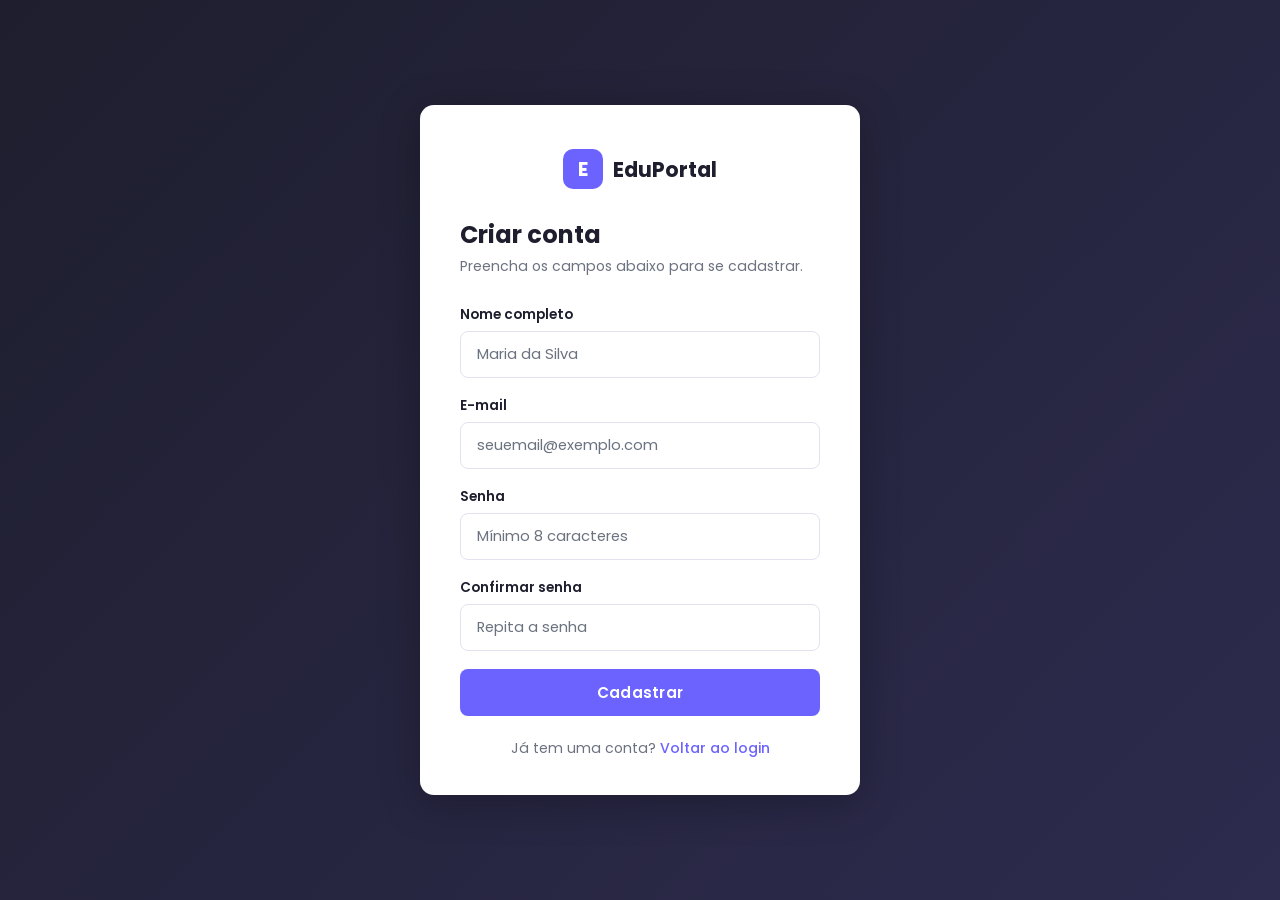
==== projeto-web/cadastro.html @ f031855c "Add files via upload" ====
<!DOCTYPE html>
<html lang="pt-BR">
<head>
  <meta charset="UTF-8" />
  <meta name="viewport" content="width=device-width, initial-scale=1.0" />
  <title>Cadastro — EduPortal</title>
  <link rel="stylesheet" href="style.css" />
</head>
<body class="auth-page">

  <div class="auth-card">

    <!-- Logo -->
    <div class="auth-logo">
      <div class="logo-icon">E</div>
      <span>EduPortal</span>
    </div>

    <h1>Criar conta</h1>
    <p class="subtitle">Preencha os campos abaixo para se cadastrar.</p>

    <!-- Formulário -->
    <div class="form-group">
      <label for="nome">Nome completo</label>
      <input
        type="text"
        id="nome"
        name="nome"
        placeholder="Maria da Silva"
        autocomplete="name"
      />
    </div>

    <div class="form-group">
      <label for="email">E-mail</label>
      <input
        type="email"
        id="email"
        name="email"
        placeholder="seuemail@exemplo.com"
        autocomplete="email"
      />
    </div>

    <div class="form-group">
      <label for="senha">Senha</label>
      <input
        type="password"
        id="senha"
        name="senha"
        placeholder="Mínimo 8 caracteres"
        autocomplete="new-password"
      />
    </div>

    <div class="form-group">
      <label for="confirmar-senha">Confirmar senha</label>
      <input
        type="password"
        id="confirmar-senha"
        name="confirmar-senha"
        placeholder="Repita a senha"
        autocomplete="new-password"
      />
    </div>

    <a href="index.html" class="btn btn-primary" style="margin-top: 6px; display: block;">
      Cadastrar
    </a>

    <div class="auth-footer">
      Já tem uma conta?
      <a href="index.html">Voltar ao login</a>
    </div>

  </div>

</body>
</html>
---- projeto-web/style.css ----
/* ============================================
   PROJETO WEB II — style.css
   Paleta: #1E1E2E (fundo escuro), #6C63FF (roxo principal),
           #FFFFFF (branco), #F4F4F8 (cinza claro), #E94560 (destaque)
   Fonte: Poppins (Google Fonts)
   ============================================ */

@import url('https://fonts.googleapis.com/css2?family=Poppins:wght@300;400;500;600;700&display=swap');

/* ---- Reset & Base ---- */
*, *::before, *::after {
  box-sizing: border-box;
  margin: 0;
  padding: 0;
}

:root {
  --primary:   #6C63FF;
  --primary-dark: #5750d4;
  --accent:    #E94560;
  --bg-page:   #F4F4F8;
  --bg-header: #1E1E2E;
  --white:     #FFFFFF;
  --text-main: #1E1E2E;
  --text-muted:#6B7280;
  --border:    #E2E2F0;
  --shadow:    0 4px 24px rgba(108, 99, 255, 0.10);
  --radius:    14px;
  --transition: 0.2s ease;
}

body {
  font-family: 'Poppins', Arial, sans-serif;
  background-color: var(--bg-page);
  color: var(--text-main);
  min-height: 100vh;
}

a {
  color: var(--primary);
  text-decoration: none;
  font-weight: 500;
}

a:hover {
  text-decoration: underline;
  color: var(--primary-dark);
}

/* ---- Botões ---- */
.btn {
  display: inline-block;
  padding: 12px 28px;
  border: none;
  border-radius: 8px;
  font-family: 'Poppins', sans-serif;
  font-size: 0.95rem;
  font-weight: 600;
  cursor: pointer;
  transition: background var(--transition), transform var(--transition), box-shadow var(--transition);
  text-align: center;
  letter-spacing: 0.3px;
}

.btn-primary {
  background-color: var(--primary);
  color: var(--white);
  width: 100%;
}

.btn-primary:hover {
  background-color: var(--primary-dark);
  transform: translateY(-1px);
  box-shadow: 0 6px 18px rgba(108, 99, 255, 0.30);
  text-decoration: none;
  color: var(--white);
}

.btn-outline {
  background-color: transparent;
  color: var(--primary);
  border: 2px solid var(--primary);
  width: 100%;
}

.btn-outline:hover {
  background-color: var(--primary);
  color: var(--white);
  transform: translateY(-1px);
  text-decoration: none;
}

.btn-danger {
  background-color: var(--accent);
  color: var(--white);
  padding: 10px 24px;
  width: auto;
}

.btn-danger:hover {
  background-color: #c73050;
  transform: translateY(-1px);
  text-decoration: none;
  color: var(--white);
}

/* ---- Campos de formulário ---- */
.form-group {
  display: flex;
  flex-direction: column;
  gap: 6px;
  margin-bottom: 18px;
}

.form-group label {
  font-size: 0.85rem;
  font-weight: 600;
  color: var(--text-main);
}

.form-group input {
  padding: 12px 16px;
  border: 1.5px solid var(--border);
  border-radius: 8px;
  font-family: 'Poppins', sans-serif;
  font-size: 0.92rem;
  color: var(--text-main);
  background: var(--white);
  transition: border-color var(--transition), box-shadow var(--transition);
  outline: none;
}

.form-group input:focus {
  border-color: var(--primary);
  box-shadow: 0 0 0 3px rgba(108, 99, 255, 0.12);
}

.form-group input::placeholder {
  color: var(--text-muted);
}

/* ---- Card genérico ---- */
.card {
  background: var(--white);
  border-radius: var(--radius);
  box-shadow: var(--shadow);
  padding: 36px 40px;
}

/* ============================================
   TELAS DE LOGIN E CADASTRO — layout centralizado
   ============================================ */
.auth-page {
  min-height: 100vh;
  display: flex;
  align-items: center;
  justify-content: center;
  background: linear-gradient(135deg, #1E1E2E 0%, #2d2b4e 100%);
  padding: 24px;
}

.auth-card {
  width: 100%;
  max-width: 440px;
  background: var(--white);
  border-radius: var(--radius);
  box-shadow: 0 8px 40px rgba(0, 0, 0, 0.25);
  padding: 44px 40px 36px;
}

.auth-logo {
  display: flex;
  align-items: center;
  gap: 10px;
  margin-bottom: 28px;
  justify-content: center;
}

.auth-logo .logo-icon {
  width: 40px;
  height: 40px;
  background: var(--primary);
  border-radius: 10px;
  display: flex;
  align-items: center;
  justify-content: center;
  color: white;
  font-size: 1.2rem;
  font-weight: 700;
}

.auth-logo span {
  font-size: 1.3rem;
  font-weight: 700;
  color: var(--text-main);
}

.auth-card h1 {
  font-size: 1.5rem;
  font-weight: 700;
  color: var(--text-main);
  margin-bottom: 4px;
}

.auth-card .subtitle {
  font-size: 0.88rem;
  color: var(--text-muted);
  margin-bottom: 28px;
}

.auth-footer {
  text-align: center;
  margin-top: 22px;
  font-size: 0.88rem;
  color: var(--text-muted);
}

/* ============================================
   HEADER — telas internas
   ============================================ */
.site-header {
  background-color: var(--bg-header);
  color: var(--white);
  padding: 0 40px;
  height: 64px;
  display: flex;
  align-items: center;
  justify-content: space-between;
  position: sticky;
  top: 0;
  z-index: 100;
  box-shadow: 0 2px 12px rgba(0,0,0,0.3);
}

.header-logo {
  display: flex;
  align-items: center;
  gap: 10px;
  text-decoration: none;
}

.header-logo .logo-icon {
  width: 34px;
  height: 34px;
  background: var(--primary);
  border-radius: 8px;
  display: flex;
  align-items: center;
  justify-content: center;
  color: white;
  font-weight: 700;
  font-size: 1rem;
}

.header-logo span {
  font-size: 1.1rem;
  font-weight: 700;
  color: var(--white);
}

.header-logo:hover {
  text-decoration: none;
}

.site-nav {
  display: flex;
  align-items: center;
  gap: 8px;
}

.site-nav a {
  color: rgba(255,255,255,0.75);
  padding: 8px 16px;
  border-radius: 8px;
  font-size: 0.9rem;
  font-weight: 500;
  transition: background var(--transition), color var(--transition);
}

.site-nav a:hover,
.site-nav a.active {
  background: rgba(108, 99, 255, 0.25);
  color: var(--white);
  text-decoration: none;
}

/* ============================================
   CONTEÚDO INTERNO
   ============================================ */
.main-content {
  max-width: 1100px;
  margin: 0 auto;
  padding: 40px 24px;
}

/* ---- Boas-vindas ---- */
.welcome-banner {
  background: linear-gradient(135deg, var(--primary) 0%, #9c8fff 100%);
  border-radius: var(--radius);
  padding: 32px 36px;
  color: var(--white);
  margin-bottom: 36px;
  display: flex;
  align-items: center;
  justify-content: space-between;
  gap: 16px;
}

.welcome-banner h1 {
  font-size: 1.6rem;
  font-weight: 700;
  margin-bottom: 6px;
}

.welcome-banner p {
  font-size: 0.95rem;
  opacity: 0.88;
}

.welcome-banner .welcome-emoji {
  font-size: 3rem;
}

/* ---- Grid de cards ---- */
.section-title {
  font-size: 1rem;
  font-weight: 600;
  color: var(--text-muted);
  text-transform: uppercase;
  letter-spacing: 1px;
  margin-bottom: 18px;
}

.cards-grid {
  display: grid;
  grid-template-columns: repeat(auto-fill, minmax(240px, 1fr));
  gap: 20px;
}

.info-card {
  background: var(--white);
  border-radius: var(--radius);
  box-shadow: var(--shadow);
  padding: 24px 26px;
  border-top: 4px solid var(--primary);
  transition: transform var(--transition), box-shadow var(--transition);
}

.info-card:hover {
  transform: translateY(-3px);
  box-shadow: 0 8px 32px rgba(108,99,255,0.15);
}

.info-card:nth-child(2) { border-top-color: var(--accent); }
.info-card:nth-child(3) { border-top-color: #10B981; }
.info-card:nth-child(4) { border-top-color: #F59E0B; }

.info-card .card-icon {
  font-size: 1.8rem;
  margin-bottom: 12px;
}

.info-card h3 {
  font-size: 1rem;
  font-weight: 600;
  margin-bottom: 6px;
}

.info-card p {
  font-size: 0.85rem;
  color: var(--text-muted);
  line-height: 1.5;
}

.info-card .card-badge {
  display: inline-block;
  margin-top: 14px;
  padding: 4px 10px;
  border-radius: 20px;
  font-size: 0.75rem;
  font-weight: 600;
  background: rgba(108,99,255,0.10);
  color: var(--primary);
}

.info-card:nth-child(2) .card-badge { background: rgba(233,69,96,0.10); color: var(--accent); }
.info-card:nth-child(3) .card-badge { background: rgba(16,185,129,0.10); color: #10B981; }
.info-card:nth-child(4) .card-badge { background: rgba(245,158,11,0.10); color: #F59E0B; }

/* ============================================
   PERFIL
   ============================================ */
.profile-page {
  background-color: var(--bg-page);
  min-height: calc(100vh - 64px);
}

.profile-card {
  max-width: 560px;
  margin: 0 auto;
  background: var(--white);
  border-radius: var(--radius);
  box-shadow: var(--shadow);
  overflow: hidden;
}

.profile-banner {
  height: 110px;
  background: linear-gradient(135deg, var(--primary) 0%, #9c8fff 100%);
}

.profile-body {
  padding: 0 36px 36px;
  display: flex;
  flex-direction: column;
  align-items: center;
  text-align: center;
}

.profile-avatar {
  width: 90px;
  height: 90px;
  border-radius: 50%;
  background: var(--bg-header);
  border: 4px solid var(--white);
  margin-top: -45px;
  display: flex;
  align-items: center;
  justify-content: center;
  font-size: 2.4rem;
  margin-bottom: 16px;
  box-shadow: 0 4px 16px rgba(0,0,0,0.15);
}

.profile-name {
  font-size: 1.4rem;
  font-weight: 700;
  color: var(--text-main);
  margin-bottom: 4px;
}

.profile-role {
  font-size: 0.88rem;
  font-weight: 500;
  color: var(--primary);
  background: rgba(108,99,255,0.10);
  padding: 4px 12px;
  border-radius: 20px;
  margin-bottom: 16px;
}

.profile-divider {
  width: 100%;
  height: 1px;
  background: var(--border);
  margin: 20px 0;
}

.profile-info-list {
  width: 100%;
  display: flex;
  flex-direction: column;
  gap: 14px;
  text-align: left;
}

.profile-info-item {
  display: flex;
  align-items: center;
  gap: 12px;
}

.profile-info-item .pii-icon {
  width: 38px;
  height: 38px;
  background: var(--bg-page);
  border-radius: 8px;
  display: flex;
  align-items: center;
  justify-content: center;
  font-size: 1.1rem;
  flex-shrink: 0;
}

.profile-info-item .pii-text small {
  display: block;
  font-size: 0.72rem;
  color: var(--text-muted);
  text-transform: uppercase;
  letter-spacing: 0.5px;
  font-weight: 600;
}

.profile-info-item .pii-text span {
  font-size: 0.92rem;
  color: var(--text-main);
  font-weight: 500;
}

.profile-desc {
  width: 100%;
  background: var(--bg-page);
  border-radius: 10px;
  padding: 14px 16px;
  font-size: 0.88rem;
  color: var(--text-muted);
  line-height: 1.6;
  text-align: left;
  margin: 4px 0 6px;
}

.profile-actions {
  display: flex;
  gap: 12px;
  margin-top: 24px;
  width: 100%;
  justify-content: center;
}
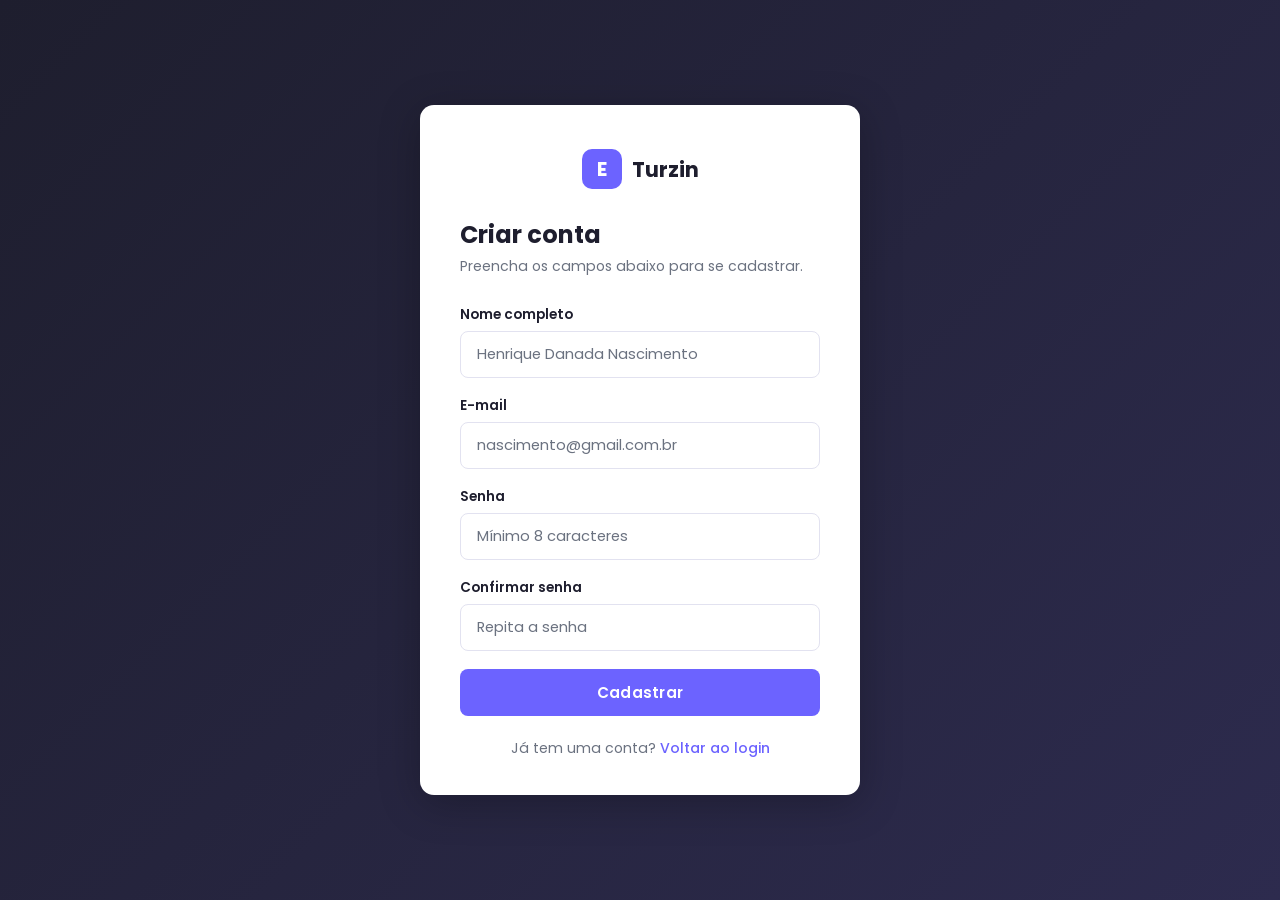
==== commit eeede8ea: "Update title and placeholders in cadastro.html" ====
--- a/projeto-web/cadastro.html
+++ b/projeto-web/cadastro.html
@@ -3,7 +3,7 @@
 <head>
   <meta charset="UTF-8" />
   <meta name="viewport" content="width=device-width, initial-scale=1.0" />
-  <title>Cadastro — EduPortal</title>
+  <title>Cadastro — Turzin</title>
   <link rel="stylesheet" href="style.css" />
 </head>
 <body class="auth-page">
@@ -13,7 +13,7 @@
     <!-- Logo -->
     <div class="auth-logo">
       <div class="logo-icon">E</div>
-      <span>EduPortal</span>
+      <span>Turzin</span>
     </div>
 
     <h1>Criar conta</h1>
@@ -26,7 +26,7 @@
         type="text"
         id="nome"
         name="nome"
-        placeholder="Maria da Silva"
+        placeholder="Henrique Danada Nascimento"
         autocomplete="name"
       />
     </div>
@@ -37,7 +37,7 @@
         type="email"
         id="email"
         name="email"
-        placeholder="seuemail@exemplo.com"
+        placeholder="nascimento@gmail.com.br"
         autocomplete="email"
       />
     </div>
